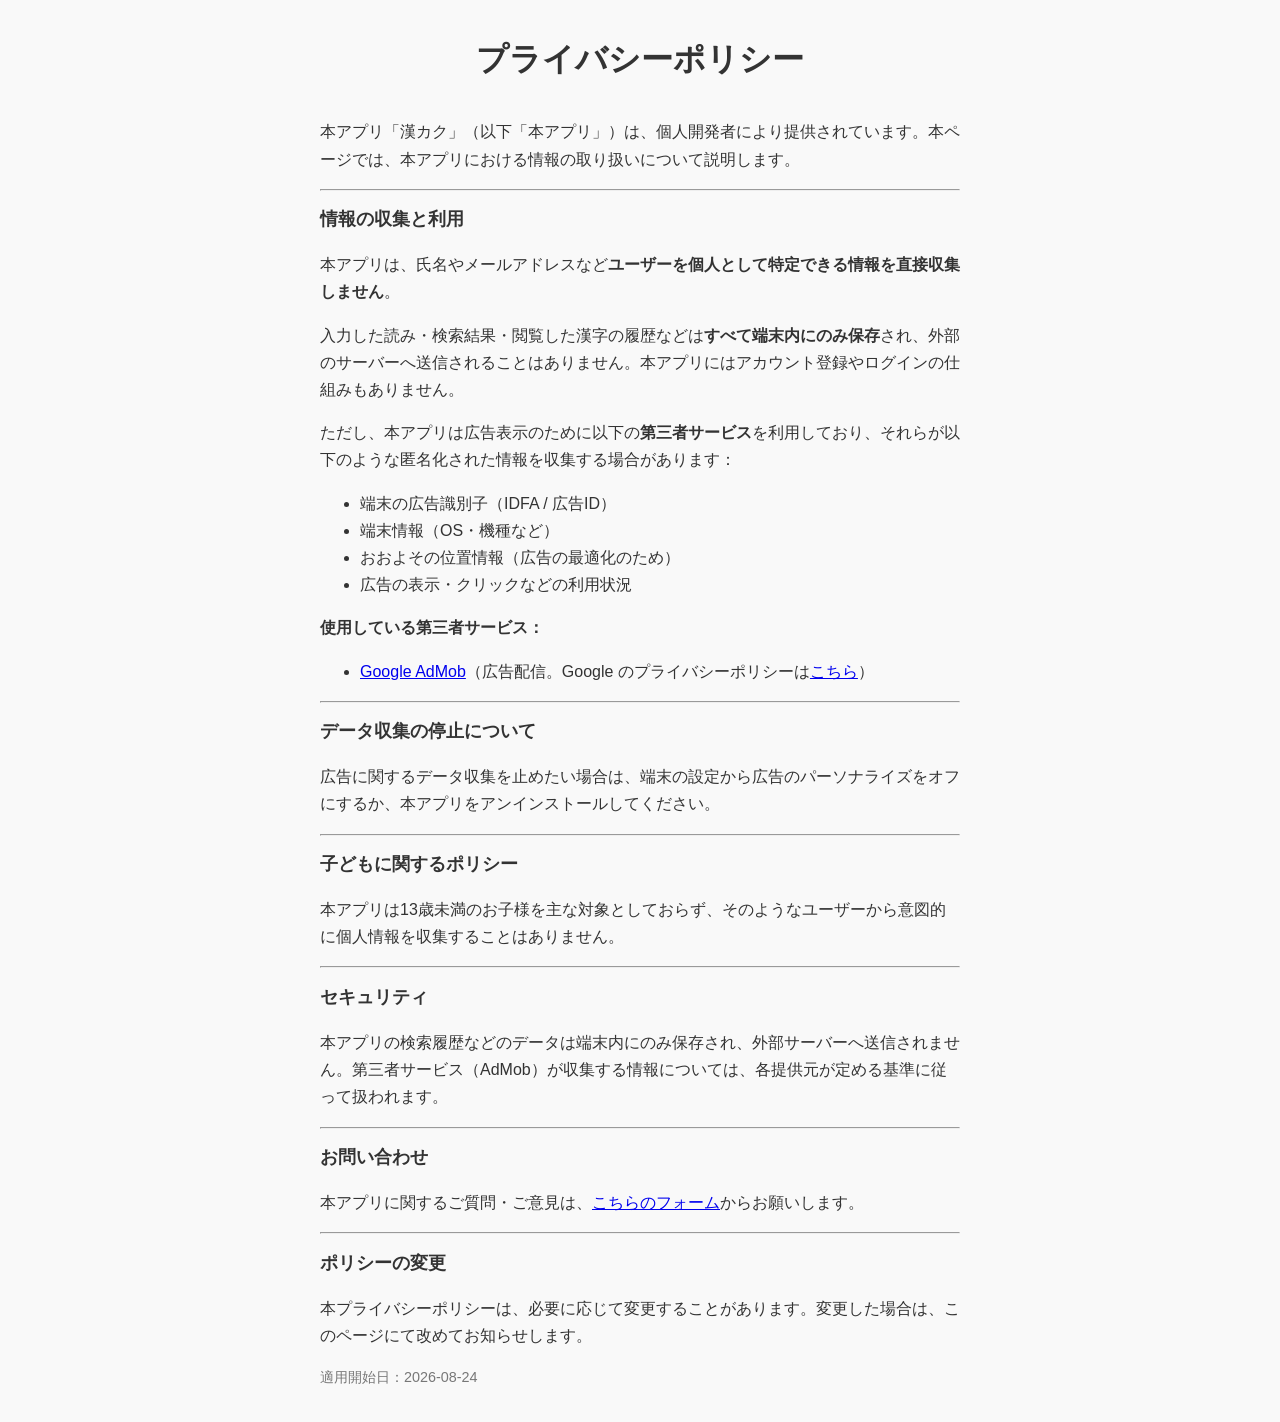
==== privacy-policy.html @ df5d80b1 "Add privacy policy and CC BY-SA published data (dict, kanjivg)" ====
<!DOCTYPE html>
<html lang="ja">
<head>
  <meta charset="UTF-8" />
  <title>プライバシーポリシー | 漢カク</title>
  <meta name="viewport" content="width=device-width, initial-scale=1" />
  <link rel="stylesheet" href="styles.css" />
</head>
<body>
<main>
  <h1>プライバシーポリシー</h1>

  <section>
    <p>本アプリ「漢カク」（以下「本アプリ」）は、個人開発者により提供されています。本ページでは、本アプリにおける情報の取り扱いについて説明します。</p>
  </section>

  <hr>

  <section>
    <h2>情報の収集と利用</h2>
    <p>本アプリは、氏名やメールアドレスなど<strong>ユーザーを個人として特定できる情報を直接収集しません</strong>。</p>
    <p>入力した読み・検索結果・閲覧した漢字の履歴などは<strong>すべて端末内にのみ保存</strong>され、外部のサーバーへ送信されることはありません。本アプリにはアカウント登録やログインの仕組みもありません。</p>
    <p>ただし、本アプリは広告表示のために以下の<strong>第三者サービス</strong>を利用しており、それらが以下のような匿名化された情報を収集する場合があります：</p>
    <ul>
      <li>端末の広告識別子（IDFA / 広告ID）</li>
      <li>端末情報（OS・機種など）</li>
      <li>おおよその位置情報（広告の最適化のため）</li>
      <li>広告の表示・クリックなどの利用状況</li>
    </ul>
    <p><strong>使用している第三者サービス：</strong></p>
    <ul>
      <li><a href="https://support.google.com/admob/answer/6128543" target="_blank" rel="noopener noreferrer">Google AdMob</a>（広告配信。Google のプライバシーポリシーは<a href="https://policies.google.com/privacy" target="_blank" rel="noopener noreferrer">こちら</a>）</li>
    </ul>
  </section>

  <hr>

  <section>
    <h2>データ収集の停止について</h2>
    <p>広告に関するデータ収集を止めたい場合は、端末の設定から広告のパーソナライズをオフにするか、本アプリをアンインストールしてください。</p>
  </section>

  <hr>

  <section>
    <h2>子どもに関するポリシー</h2>
    <p>本アプリは13歳未満のお子様を主な対象としておらず、そのようなユーザーから意図的に個人情報を収集することはありません。</p>
  </section>

  <hr>

  <section>
    <h2>セキュリティ</h2>
    <p>本アプリの検索履歴などのデータは端末内にのみ保存され、外部サーバーへ送信されません。第三者サービス（AdMob）が収集する情報については、各提供元が定める基準に従って扱われます。</p>
  </section>

  <hr>

  <section>
    <h2>お問い合わせ</h2>
    <p>本アプリに関するご質問・ご意見は、<a href="https://forms.gle/o27r9vMLmQhXm8HU9" target="_blank" rel="noopener noreferrer">こちらのフォーム</a>からお願いします。</p>
  </section>

  <hr>

  <section>
    <h2>ポリシーの変更</h2>
    <p>本プライバシーポリシーは、必要に応じて変更することがあります。変更した場合は、このページにて改めてお知らせします。</p>
  </section>

  <p class="meta">適用開始日：2026-08-24</p>
</main>
</body>
</html>
---- styles.css ----
body {
  font-family: -apple-system, "Hiragino Sans", "Yu Gothic", Arial, sans-serif;
  margin: 2rem;
  background-color: #f9f9f9;
  color: #333;
  line-height: 1.7;
}

main {
  max-width: 640px;
  margin: 0 auto;
}

h1 {
  text-align: center;
  margin-bottom: 2rem;
}

h2 {
  font-size: 1.1rem;
}

nav ul {
  list-style: none;
  padding: 0;
}

nav ul li {
  margin: 1rem 0;
  text-align: center;
}

nav a {
  display: inline-block;
  padding: 0.75rem 1.5rem;
  background-color: #4a6741;
  color: white;
  border-radius: 5px;
  text-decoration: none;
  transition: background-color 0.3s ease;
}

nav a:hover,
nav a:focus {
  background-color: #33492c;
  outline: none;
}

.meta {
  color: #777;
  font-size: 0.9rem;
}

@media (max-width: 480px) {
  body {
    margin: 1rem;
  }
  nav a {
    width: 100%;
    box-sizing: border-box;
  }
}
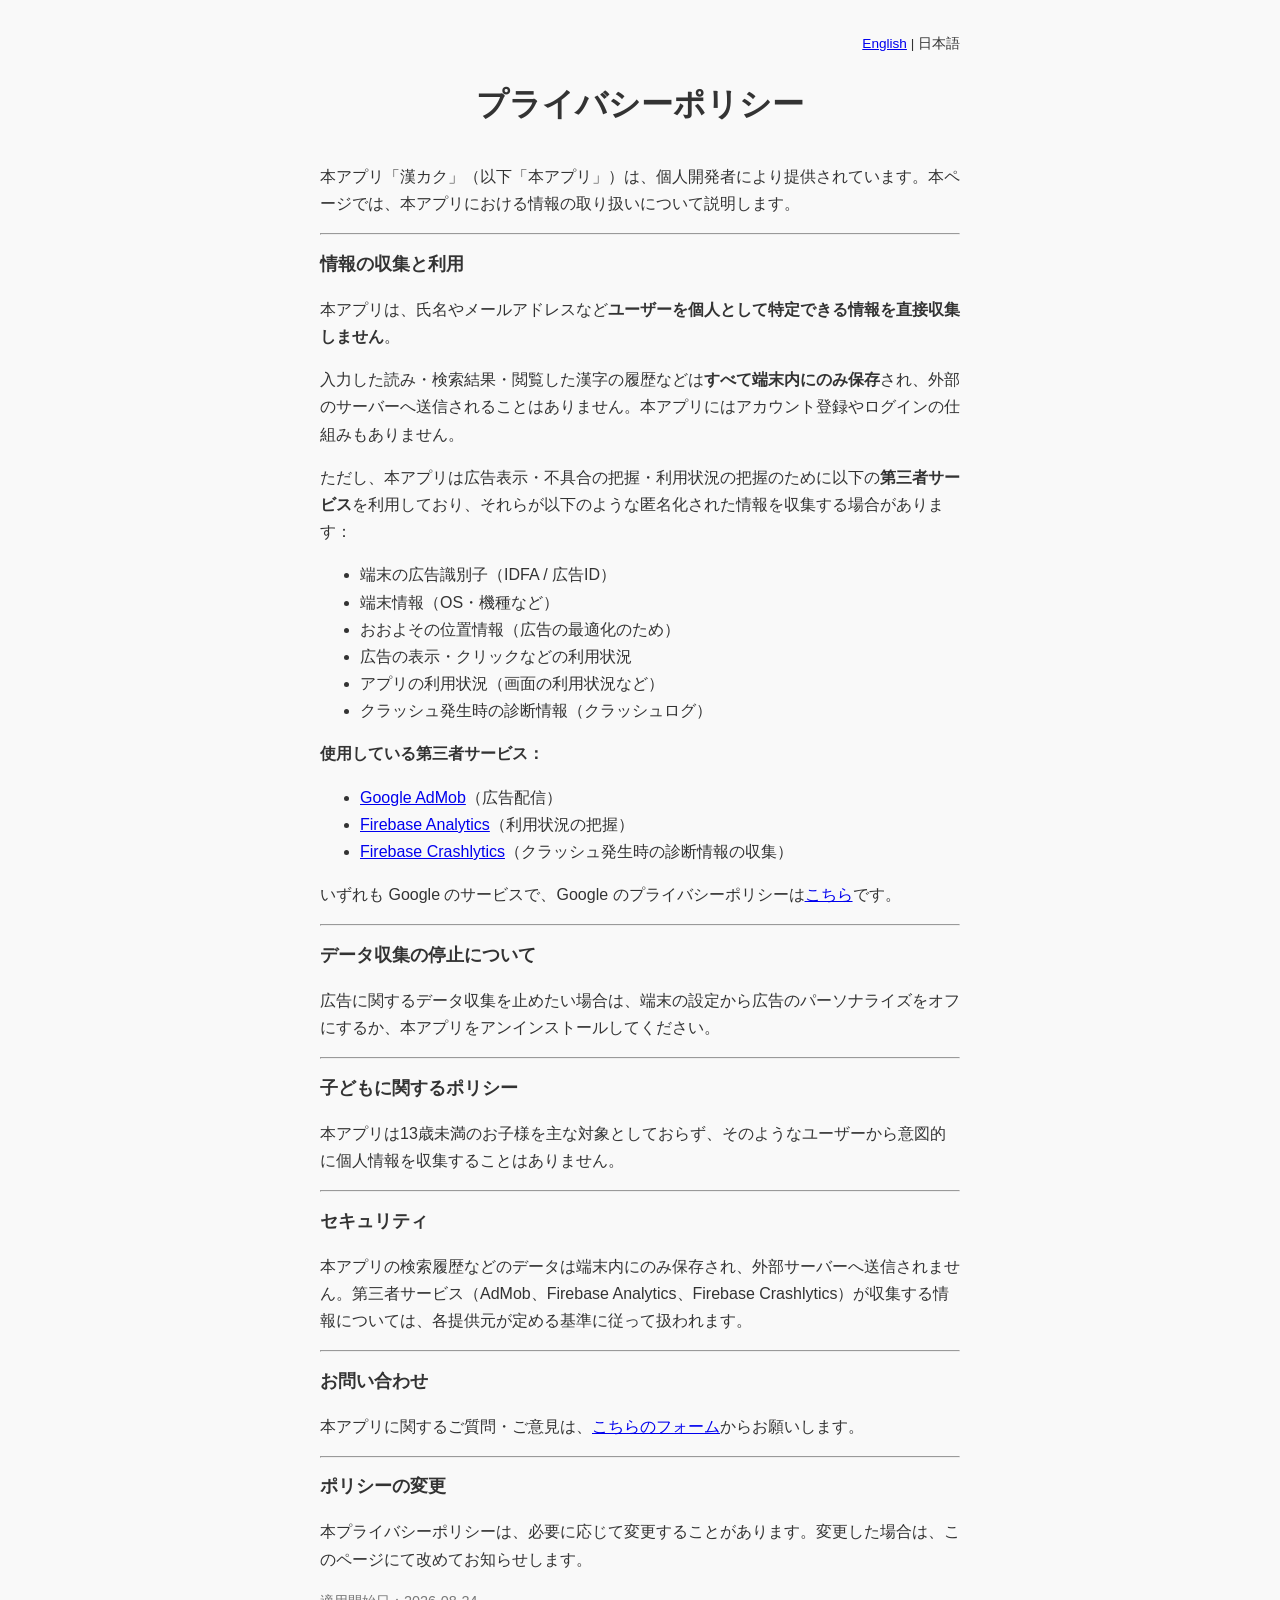
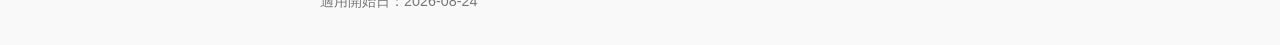
==== commit 3d552cb2: "Add English privacy policy; disclose Firebase Analytics/Crashlytics" ====
--- a/privacy-policy.html
+++ b/privacy-policy.html
@@ -8,6 +8,7 @@
 </head>
 <body>
 <main>
+  <p class="lang-switch"><a href="privacy-policy-en.html">English</a> | 日本語</p>
   <h1>プライバシーポリシー</h1>
 
   <section>
@@ -20,17 +21,22 @@
     <h2>情報の収集と利用</h2>
     <p>本アプリは、氏名やメールアドレスなど<strong>ユーザーを個人として特定できる情報を直接収集しません</strong>。</p>
     <p>入力した読み・検索結果・閲覧した漢字の履歴などは<strong>すべて端末内にのみ保存</strong>され、外部のサーバーへ送信されることはありません。本アプリにはアカウント登録やログインの仕組みもありません。</p>
-    <p>ただし、本アプリは広告表示のために以下の<strong>第三者サービス</strong>を利用しており、それらが以下のような匿名化された情報を収集する場合があります：</p>
+    <p>ただし、本アプリは広告表示・不具合の把握・利用状況の把握のために以下の<strong>第三者サービス</strong>を利用しており、それらが以下のような匿名化された情報を収集する場合があります：</p>
     <ul>
       <li>端末の広告識別子（IDFA / 広告ID）</li>
       <li>端末情報（OS・機種など）</li>
       <li>おおよその位置情報（広告の最適化のため）</li>
       <li>広告の表示・クリックなどの利用状況</li>
+      <li>アプリの利用状況（画面の利用状況など）</li>
+      <li>クラッシュ発生時の診断情報（クラッシュログ）</li>
     </ul>
     <p><strong>使用している第三者サービス：</strong></p>
     <ul>
-      <li><a href="https://support.google.com/admob/answer/6128543" target="_blank" rel="noopener noreferrer">Google AdMob</a>（広告配信。Google のプライバシーポリシーは<a href="https://policies.google.com/privacy" target="_blank" rel="noopener noreferrer">こちら</a>）</li>
+      <li><a href="https://support.google.com/admob/answer/6128543" target="_blank" rel="noopener noreferrer">Google AdMob</a>（広告配信）</li>
+      <li><a href="https://firebase.google.com/support/privacy" target="_blank" rel="noopener noreferrer">Firebase Analytics</a>（利用状況の把握）</li>
+      <li><a href="https://firebase.google.com/support/privacy" target="_blank" rel="noopener noreferrer">Firebase Crashlytics</a>（クラッシュ発生時の診断情報の収集）</li>
     </ul>
+    <p>いずれも Google のサービスで、Google のプライバシーポリシーは<a href="https://policies.google.com/privacy" target="_blank" rel="noopener noreferrer">こちら</a>です。</p>
   </section>
 
   <hr>
@@ -51,7 +57,7 @@
 
   <section>
     <h2>セキュリティ</h2>
-    <p>本アプリの検索履歴などのデータは端末内にのみ保存され、外部サーバーへ送信されません。第三者サービス（AdMob）が収集する情報については、各提供元が定める基準に従って扱われます。</p>
+    <p>本アプリの検索履歴などのデータは端末内にのみ保存され、外部サーバーへ送信されません。第三者サービス（AdMob、Firebase Analytics、Firebase Crashlytics）が収集する情報については、各提供元が定める基準に従って扱われます。</p>
   </section>
 
   <hr>
--- a/styles.css
+++ b/styles.css
@@ -51,6 +51,12 @@
   font-size: 0.9rem;
 }
 
+.lang-switch {
+  text-align: right;
+  font-size: 0.85rem;
+  margin-bottom: 1rem;
+}
+
 @media (max-width: 480px) {
   body {
     margin: 1rem;
